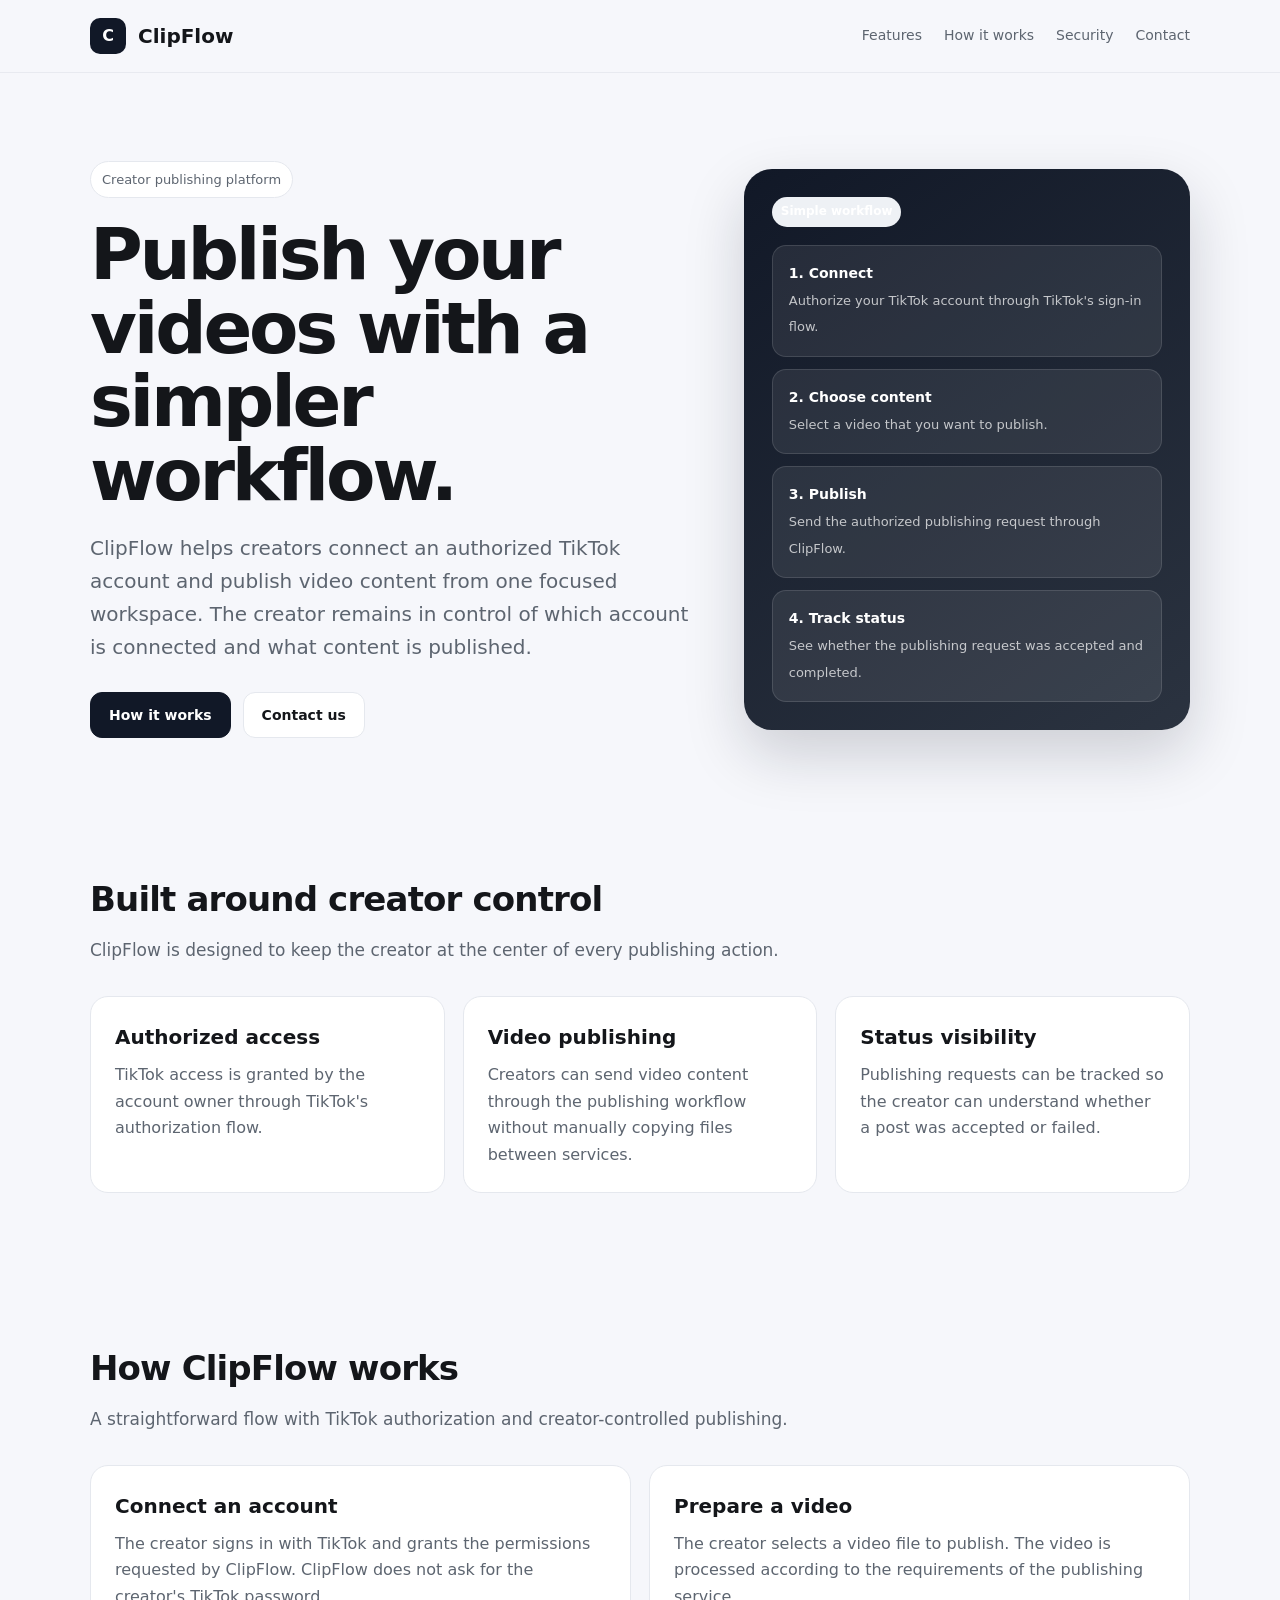
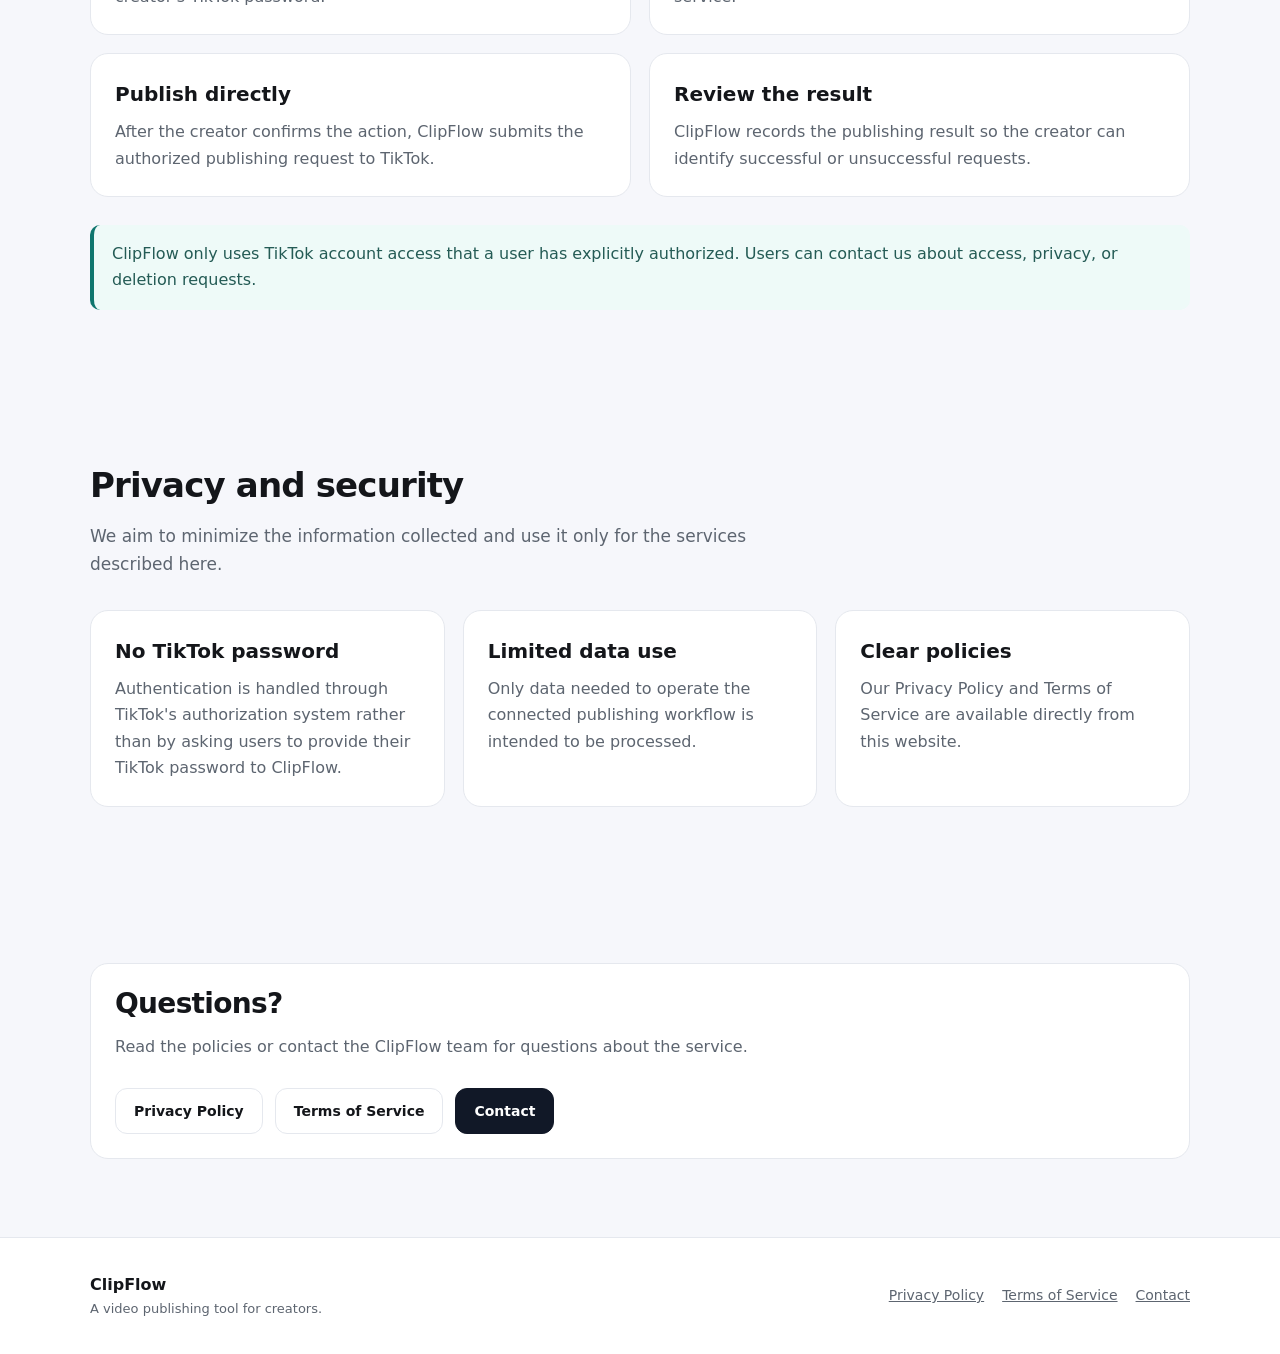
==== index.html @ d5f2b2b6 "Add files via upload" ====
<!doctype html>
<html lang="en">
<head>
  <meta charset="utf-8">
  <meta name="viewport" content="width=device-width, initial-scale=1">
  <meta name="description" content="ClipFlow helps creators connect their TikTok account and publish video content through an authorized publishing workflow.">
  <title>ClipFlow | Video Publishing for Creators</title>
  <link rel="stylesheet" href="styles.css">
</head>
<body>

<header>
  <div class="container nav">
    <a class="brand" href="index.html">
      <span class="brand-mark">C</span>
      <span>ClipFlow</span>
    </a>
    <nav class="navlinks" aria-label="Primary navigation">
      <a href="index.html#features">Features</a>
      <a href="index.html#how-it-works">How it works</a>
      <a href="index.html#security">Security</a>
      <a href="contact.html">Contact</a>
    </nav>
  </div>
</header>

<main>
  <section class="hero">
    <div class="container hero-grid">
      <div>
        <span class="eyebrow">Creator publishing platform</span>
        <h1>Publish your videos with a simpler workflow.</h1>
        <p class="lead">
          ClipFlow helps creators connect an authorized TikTok account and publish video content from one focused workspace.
          The creator remains in control of which account is connected and what content is published.
        </p>
        <div class="actions">
          <a class="btn primary" href="#how-it-works">How it works</a>
          <a class="btn" href="contact.html">Contact us</a>
        </div>
      </div>
      <div class="hero-card" aria-label="Publishing workflow">
        <div class="badge">Simple workflow</div>
        <div class="flow" style="margin-top:18px">
          <div class="flow-step"><strong>1. Connect</strong><span>Authorize your TikTok account through TikTok's sign-in flow.</span></div>
          <div class="flow-step"><strong>2. Choose content</strong><span>Select a video that you want to publish.</span></div>
          <div class="flow-step"><strong>3. Publish</strong><span>Send the authorized publishing request through ClipFlow.</span></div>
          <div class="flow-step"><strong>4. Track status</strong><span>See whether the publishing request was accepted and completed.</span></div>
        </div>
      </div>
    </div>
  </section>

  <section id="features">
    <div class="container">
      <div class="section-head">
        <h2>Built around creator control</h2>
        <p class="lead" style="font-size:17px">ClipFlow is designed to keep the creator at the center of every publishing action.</p>
      </div>
      <div class="grid-3">
        <article class="card"><h3>Authorized access</h3><p>TikTok access is granted by the account owner through TikTok's authorization flow.</p></article>
        <article class="card"><h3>Video publishing</h3><p>Creators can send video content through the publishing workflow without manually copying files between services.</p></article>
        <article class="card"><h3>Status visibility</h3><p>Publishing requests can be tracked so the creator can understand whether a post was accepted or failed.</p></article>
      </div>
    </div>
  </section>

  <section id="how-it-works">
    <div class="container">
      <div class="section-head">
        <h2>How ClipFlow works</h2>
        <p class="lead" style="font-size:17px">A straightforward flow with TikTok authorization and creator-controlled publishing.</p>
      </div>
      <div class="grid-2">
        <article class="card"><h3>Connect an account</h3><p>The creator signs in with TikTok and grants the permissions requested by ClipFlow. ClipFlow does not ask for the creator's TikTok password.</p></article>
        <article class="card"><h3>Prepare a video</h3><p>The creator selects a video file to publish. The video is processed according to the requirements of the publishing service.</p></article>
        <article class="card"><h3>Publish directly</h3><p>After the creator confirms the action, ClipFlow submits the authorized publishing request to TikTok.</p></article>
        <article class="card"><h3>Review the result</h3><p>ClipFlow records the publishing result so the creator can identify successful or unsuccessful requests.</p></article>
      </div>
      <div class="note">ClipFlow only uses TikTok account access that a user has explicitly authorized. Users can contact us about access, privacy, or deletion requests.</div>
    </div>
  </section>

  <section id="security">
    <div class="container">
      <div class="section-head">
        <h2>Privacy and security</h2>
        <p class="lead" style="font-size:17px">We aim to minimize the information collected and use it only for the services described here.</p>
      </div>
      <div class="grid-3">
        <article class="card"><h3>No TikTok password</h3><p>Authentication is handled through TikTok's authorization system rather than by asking users to provide their TikTok password to ClipFlow.</p></article>
        <article class="card"><h3>Limited data use</h3><p>Only data needed to operate the connected publishing workflow is intended to be processed.</p></article>
        <article class="card"><h3>Clear policies</h3><p>Our Privacy Policy and Terms of Service are available directly from this website.</p></article>
      </div>
    </div>
  </section>

  <section>
    <div class="container">
      <div class="card">
        <h2 style="font-size:28px">Questions?</h2>
        <p style="color:var(--muted)">Read the policies or contact the ClipFlow team for questions about the service.</p>
        <div class="actions">
          <a class="btn" href="privacy.html">Privacy Policy</a>
          <a class="btn" href="terms.html">Terms of Service</a>
          <a class="btn primary" href="contact.html">Contact</a>
        </div>
      </div>
    </div>
  </section>
</main>

<footer class="footer">
  <div class="container footer-row">
    <div>
      <strong>ClipFlow</strong>
      <div class="small">A video publishing tool for creators.</div>
    </div>
    <div class="footer-links">
      <a href="privacy.html">Privacy Policy</a>
      <a href="terms.html">Terms of Service</a>
      <a href="contact.html">Contact</a>
    </div>
  </div>
</footer>

</body>
</html>
---- styles.css ----
:root{
  --bg:#f6f7fb;
  --surface:#ffffff;
  --text:#14161a;
  --muted:#5d6570;
  --line:#e5e8ee;
  --accent:#111827;
  --accent-soft:#eef1f5;
  --success:#0f766e;
  --max:1100px;
  --radius:18px;
}
*{box-sizing:border-box}
html{scroll-behavior:smooth}
body{
  margin:0;
  font-family:Inter,ui-sans-serif,system-ui,-apple-system,BlinkMacSystemFont,"Segoe UI",sans-serif;
  color:var(--text);
  background:var(--bg);
  line-height:1.65;
}
a{color:inherit}
.container{width:min(var(--max),calc(100% - 40px));margin:0 auto}
header{
  position:sticky;top:0;z-index:20;
  background:rgba(246,247,251,.92);
  backdrop-filter:blur(12px);
  border-bottom:1px solid rgba(229,232,238,.8);
}
.nav{display:flex;align-items:center;justify-content:space-between;min-height:72px;gap:24px}
.brand{display:flex;align-items:center;gap:12px;text-decoration:none;font-weight:800;font-size:20px}
.brand-mark{
  width:36px;height:36px;border-radius:10px;
  display:grid;place-items:center;background:#111827;color:#fff;font-size:16px;
}
.navlinks{display:flex;align-items:center;gap:22px;font-size:14px}
.navlinks a{text-decoration:none;color:var(--muted)}
.navlinks a:hover{color:var(--text)}
.hero{padding:88px 0 64px}
.hero-grid{display:grid;grid-template-columns:1.15fr .85fr;gap:50px;align-items:center}
.eyebrow{
  display:inline-flex;align-items:center;gap:8px;
  padding:7px 11px;border:1px solid var(--line);border-radius:999px;
  background:var(--surface);font-size:13px;color:var(--muted)
}
h1{font-size:clamp(44px,7vw,72px);line-height:1.02;letter-spacing:-.045em;margin:20px 0}
h2{font-size:34px;line-height:1.15;letter-spacing:-.025em;margin:0 0 14px}
h3{font-size:20px;margin:0 0 8px}
.lead{font-size:20px;color:var(--muted);max-width:700px}
.actions{display:flex;gap:12px;flex-wrap:wrap;margin-top:28px}
.btn{
  display:inline-flex;align-items:center;justify-content:center;
  min-height:46px;padding:0 18px;border-radius:12px;
  text-decoration:none;font-weight:700;font-size:14px;
  border:1px solid var(--line);background:var(--surface)
}
.btn.primary{background:var(--accent);color:#fff;border-color:var(--accent)}
.btn:hover{transform:translateY(-1px)}
.hero-card{
  background:linear-gradient(145deg,#111827,#2b3340);
  color:#fff;border-radius:28px;padding:28px;
  box-shadow:0 24px 60px rgba(17,24,39,.18);
}
.flow{display:grid;gap:12px}
.flow-step{
  padding:16px;border-radius:14px;background:rgba(255,255,255,.08);
  border:1px solid rgba(255,255,255,.12)
}
.flow-step strong{display:block;font-size:14px;margin-bottom:2px}
.flow-step span{font-size:13px;color:rgba(255,255,255,.72)}
section{padding:78px 0}
.section-head{max-width:700px;margin-bottom:32px}
.grid-3{display:grid;grid-template-columns:repeat(3,1fr);gap:18px}
.grid-2{display:grid;grid-template-columns:repeat(2,1fr);gap:18px}
.card{
  background:var(--surface);border:1px solid var(--line);
  border-radius:var(--radius);padding:24px
}
.card p{margin:0;color:var(--muted)}
.note{
  margin-top:28px;padding:16px 18px;border-left:4px solid var(--success);
  background:#eefaf8;border-radius:10px;color:#245b55
}
.footer{
  padding:34px 0;border-top:1px solid var(--line);background:#fff
}
.footer-row{display:flex;justify-content:space-between;gap:20px;align-items:center}
.footer-links{display:flex;gap:18px;font-size:14px;color:var(--muted)}
.small{font-size:13px;color:var(--muted)}
.prose{max-width:820px}
.prose h2{margin-top:34px}
.prose h3{margin-top:24px}
.prose p,.prose li{color:#454d57}
.prose ul{padding-left:22px}
.page{padding:70px 0 90px}
.breadcrumb{font-size:14px;color:var(--muted);margin-bottom:18px}
.badge{display:inline-block;padding:5px 9px;border-radius:999px;background:var(--accent-soft);font-size:12px;font-weight:700}
.contact{
  display:grid;grid-template-columns:.9fr 1.1fr;gap:18px
}
address{font-style:normal;color:var(--muted)}
@media (max-width:820px){
  .hero-grid,.contact,.grid-3,.grid-2{grid-template-columns:1fr}
  .navlinks{display:none}
  .hero{padding-top:60px}
  .footer-row{flex-direction:column;align-items:flex-start}
}
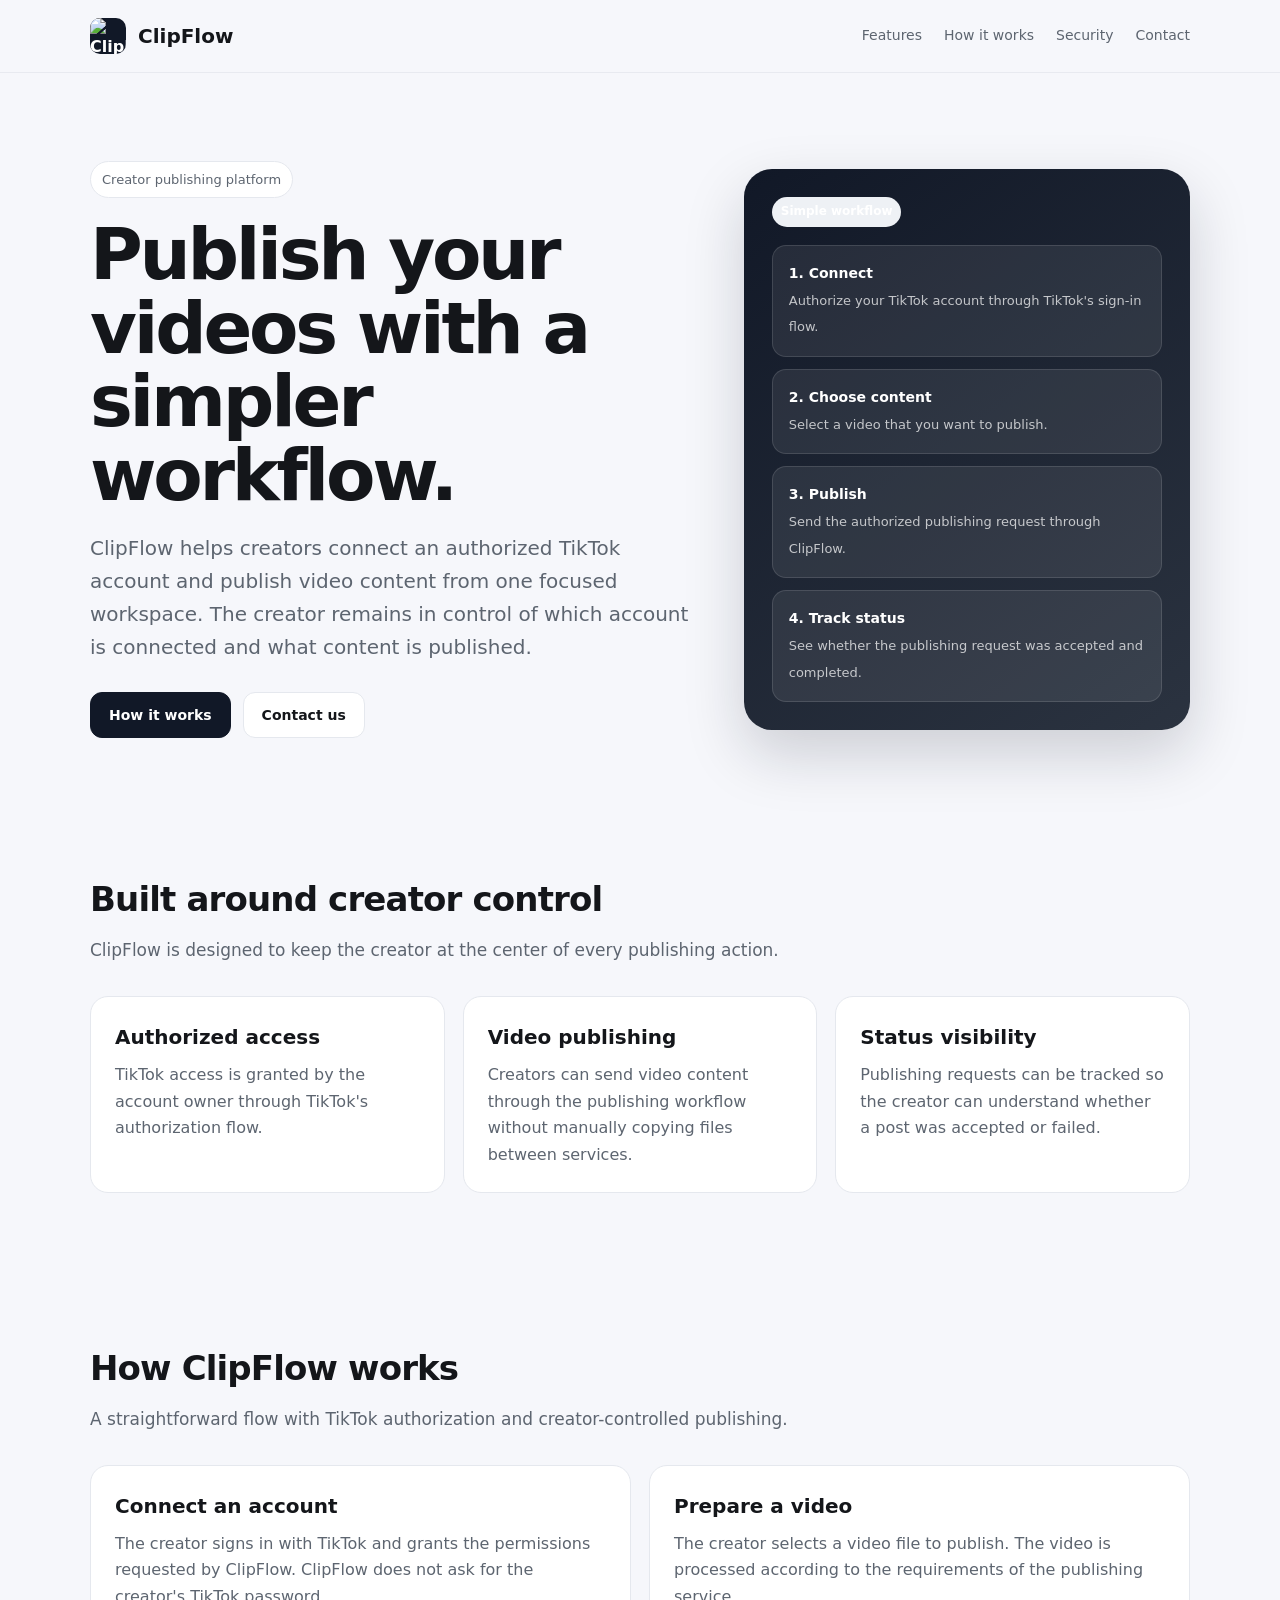
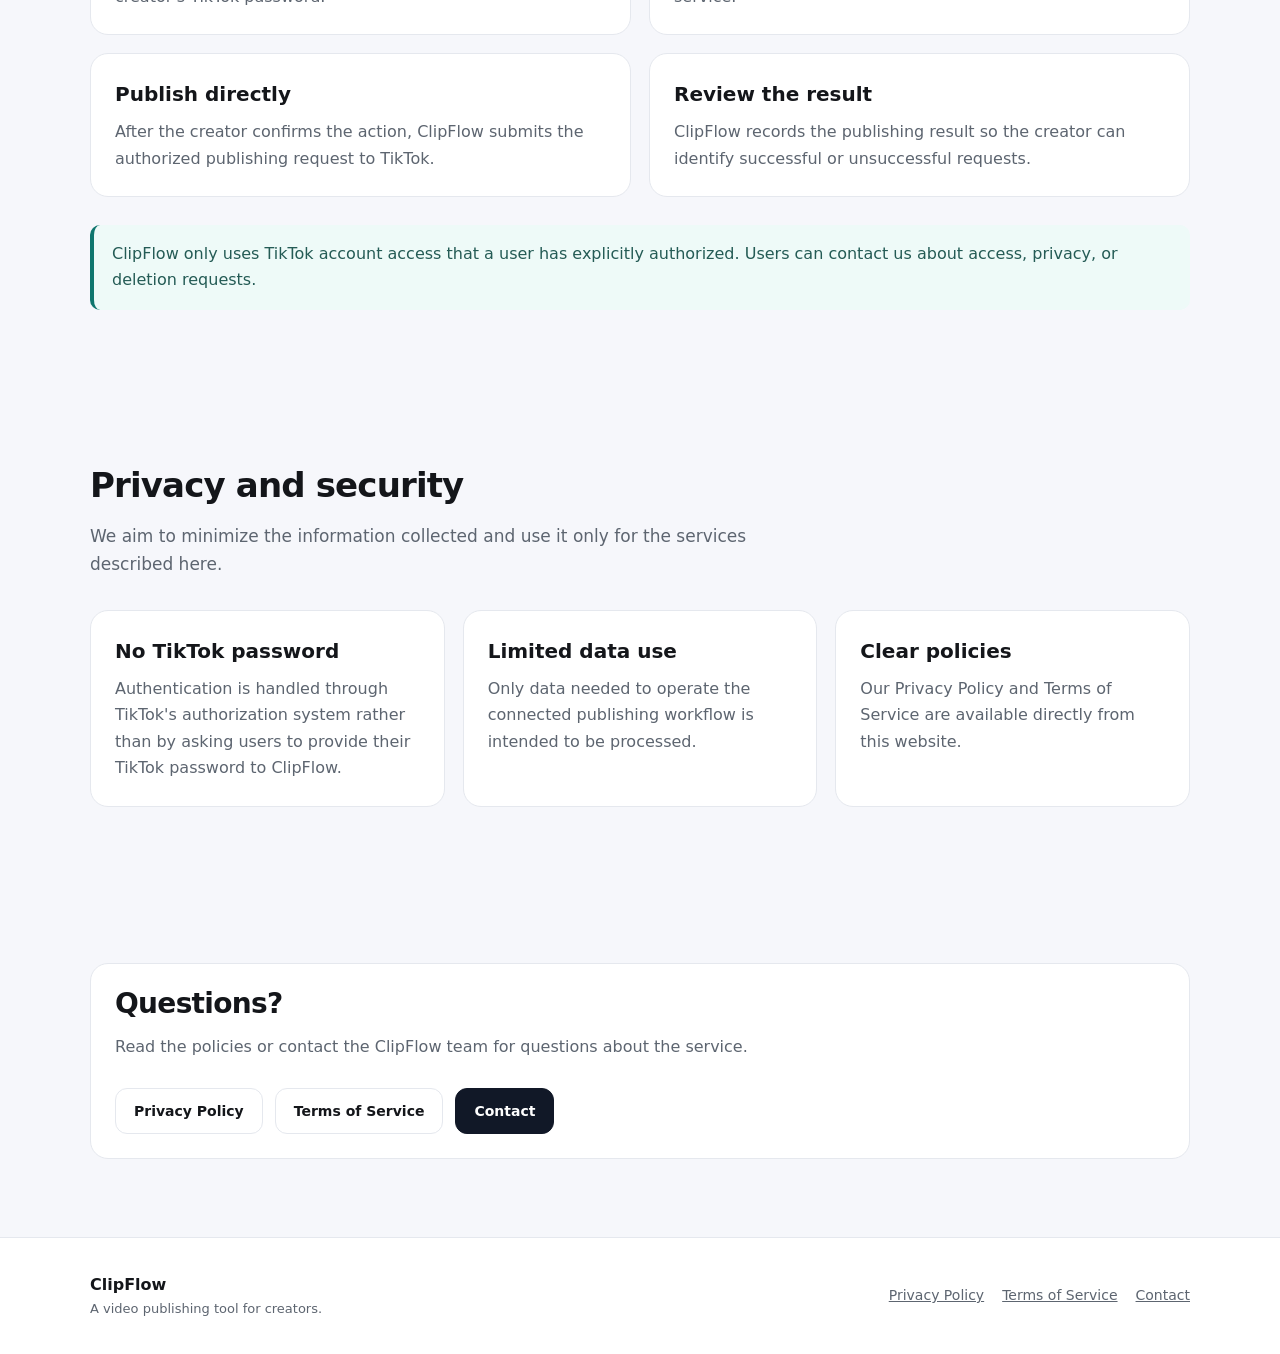
==== commit 8a5eaebd: "Add favicon and apple touch icon to index.html Added favicon and apple touch icon links to the head " ====
--- a/index.html
+++ b/index.html
@@ -6,13 +6,15 @@
   <meta name="description" content="ClipFlow helps creators connect their TikTok account and publish video content through an authorized publishing workflow.">
   <title>ClipFlow | Video Publishing for Creators</title>
   <link rel="stylesheet" href="styles.css">
+  <link rel="icon" type="image/jpeg" href="clipflow-icon.jpg">
+  <link rel="apple-touch-icon" href="clipflow-icon.jpg">
 </head>
 <body>
 
 <header>
   <div class="container nav">
     <a class="brand" href="index.html">
-      <span class="brand-mark">C</span>
+      <img class="brand-mark" src="clipflow-icon.jpg" alt="ClipFlow app icon">
       <span>ClipFlow</span>
     </a>
     <nav class="navlinks" aria-label="Primary navigation">
